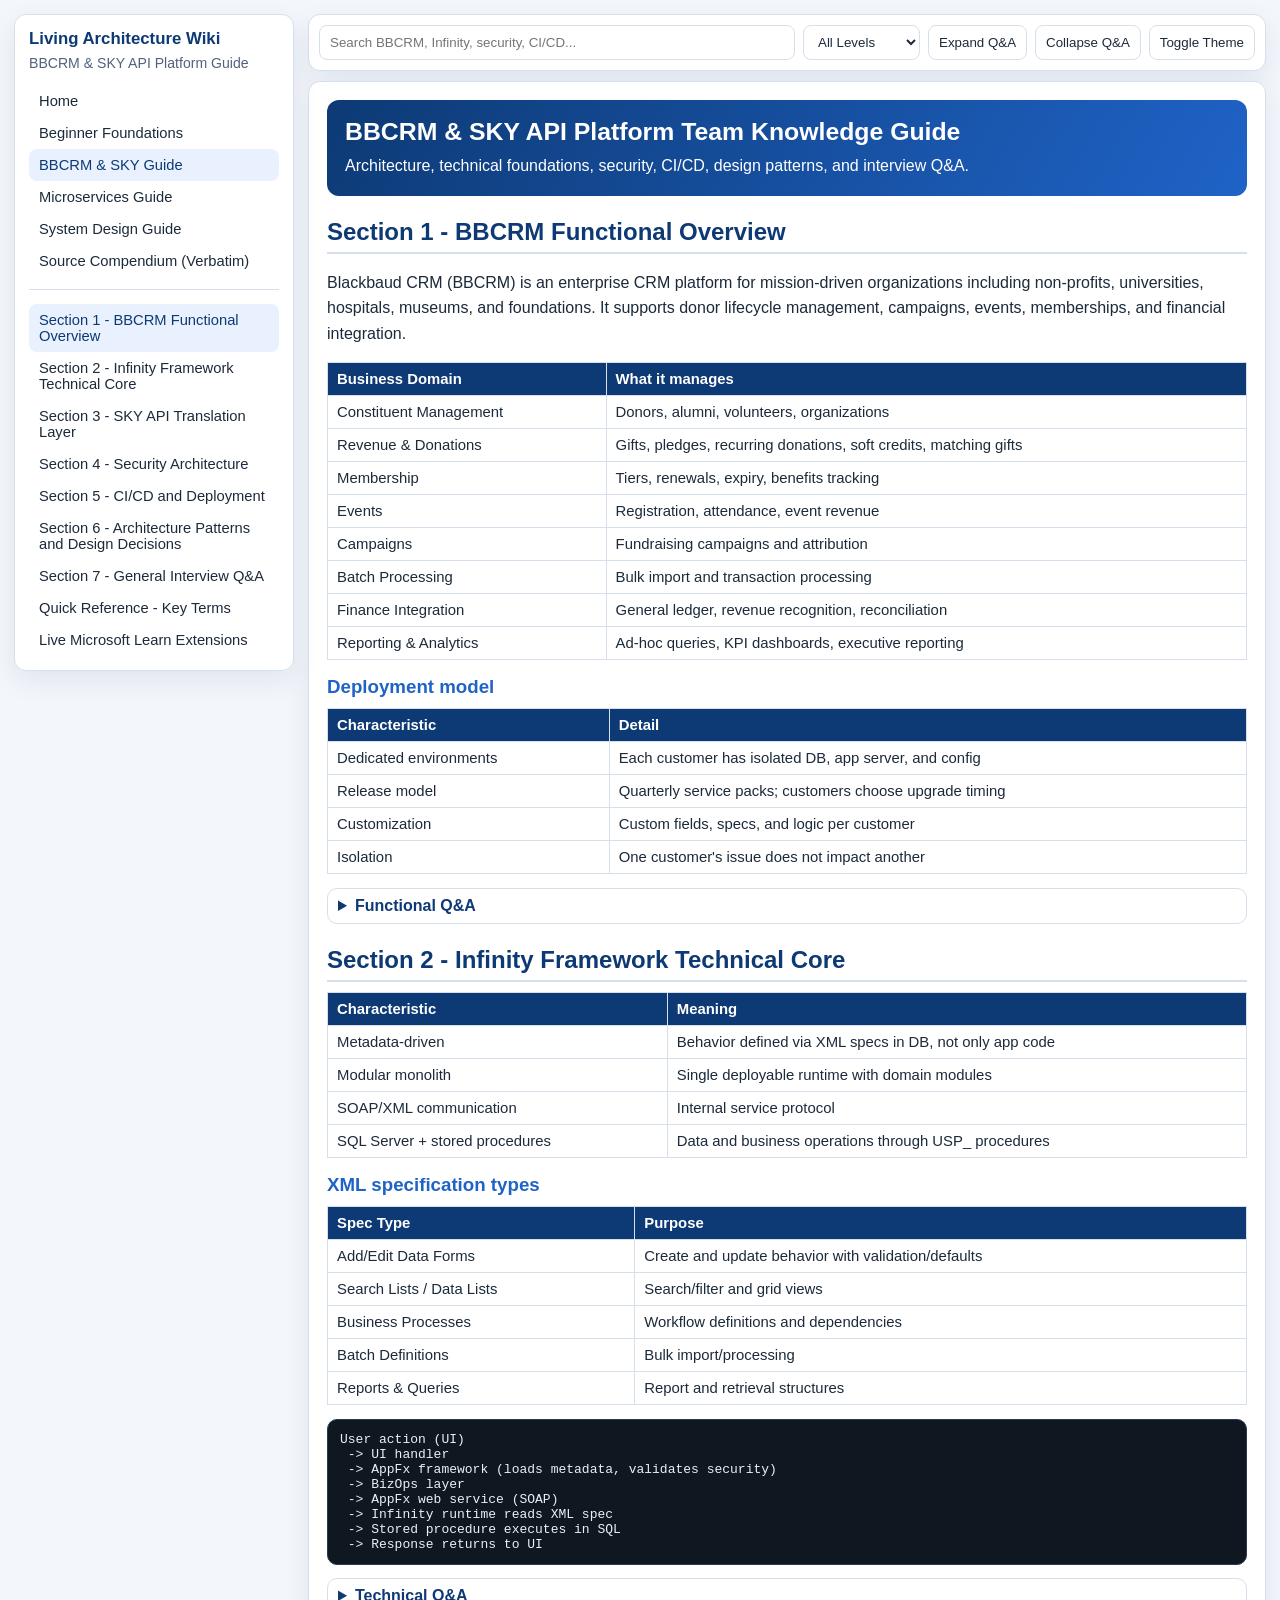
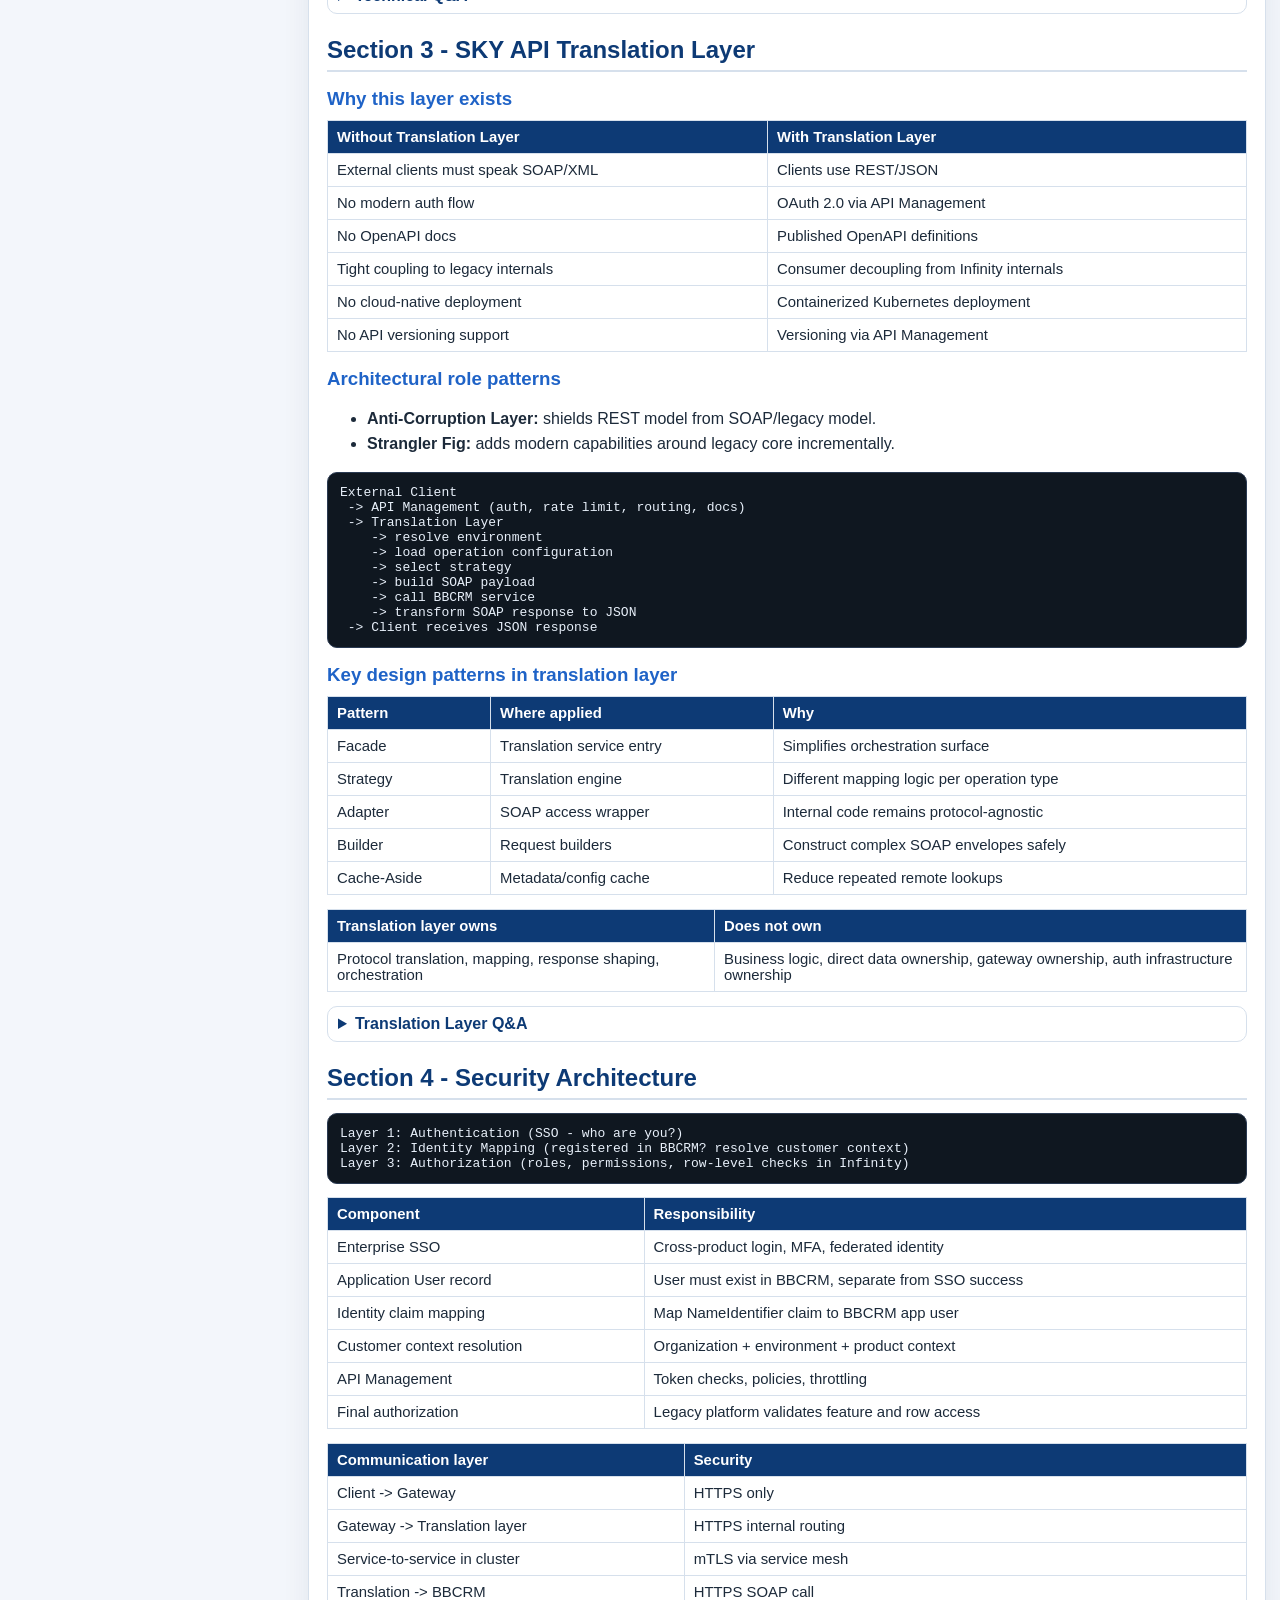
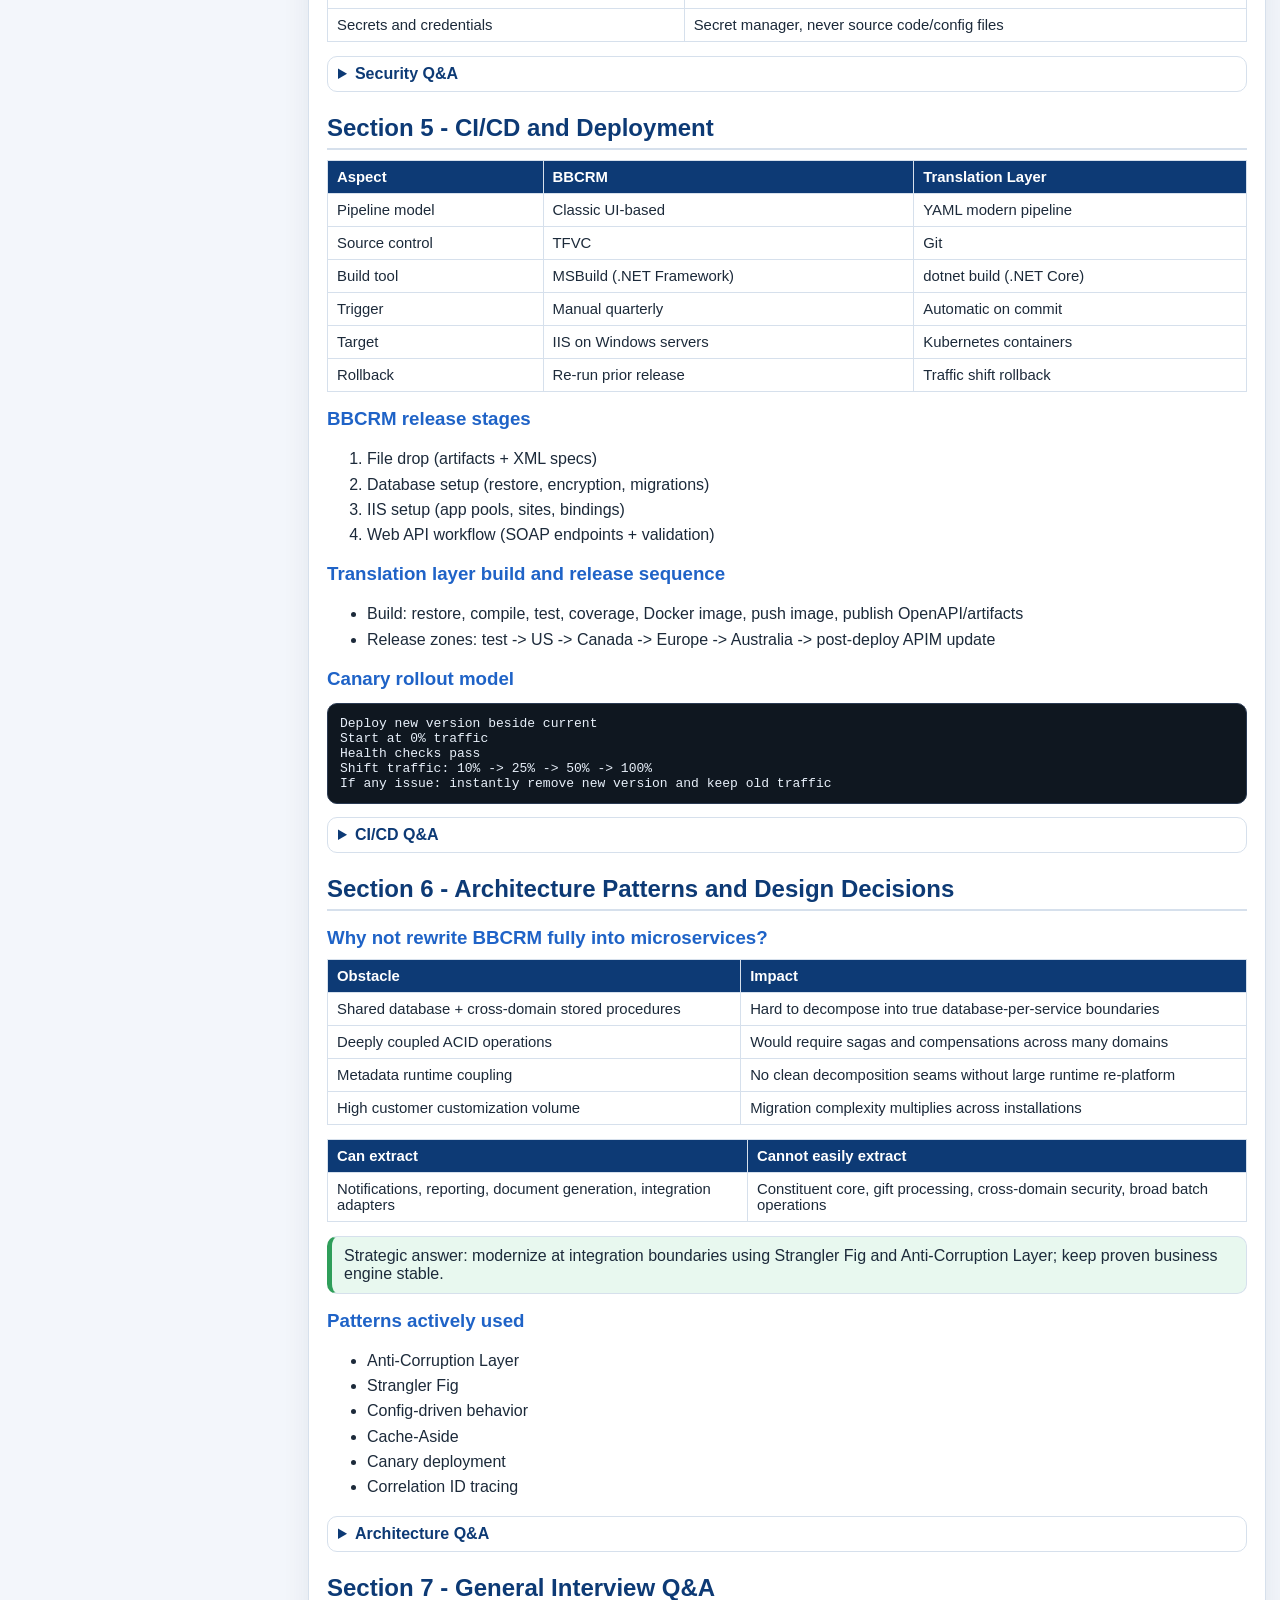
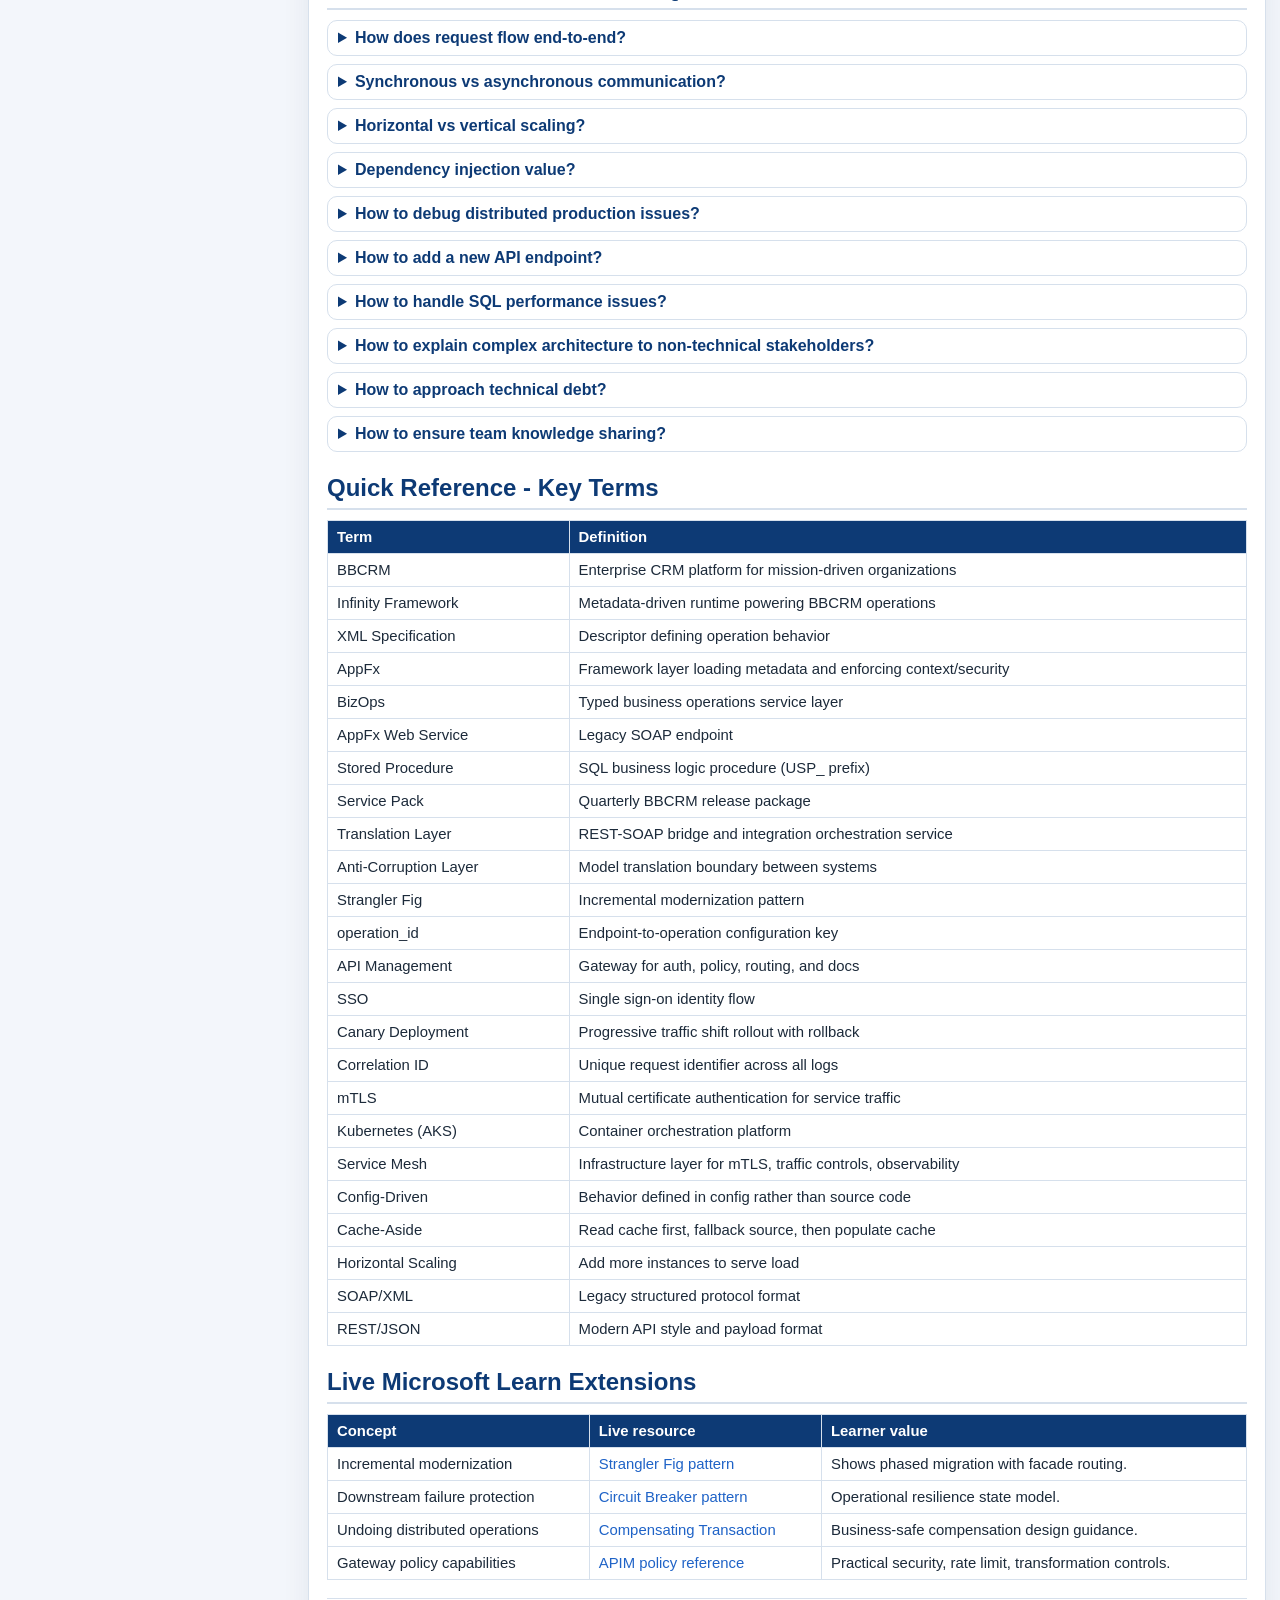
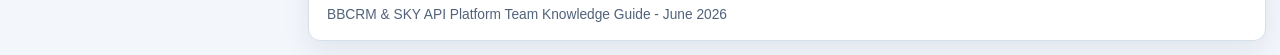
==== bbcrm-guide.html @ 63305f0b "Added files" ====
<!DOCTYPE html>
<html lang="en">
<head>
  <meta charset="UTF-8" />
  <meta name="viewport" content="width=device-width, initial-scale=1.0" />
  <title>BBCRM & SKY API Platform - Team Knowledge Guide</title>
  <link rel="stylesheet" href="styles.css" />
</head>
<body>
  <div class="shell">
    <aside class="sidebar card">
      <div class="brand">Living Architecture Wiki</div>
      <div class="sub">BBCRM & SKY API Platform Guide</div>
      <div class="menu">
        <a href="index.html">Home</a>
        <a href="foundations.html">Beginner Foundations</a>
        <a class="active" href="bbcrm-guide.html">BBCRM & SKY Guide</a>
        <a href="microservices-guide.html">Microservices Guide</a>
        <a href="system-design-guide.html">System Design Guide</a>
        <a href="source-compendium.html">Source Compendium (Verbatim)</a>
      </div>
      <hr style="border:0;border-top:1px solid var(--border); margin: 12px 0;" />
      <nav id="toc" class="menu"></nav>
    </aside>

    <main class="main">
      <section class="toolbar card">
        <input id="search" placeholder="Search BBCRM, Infinity, security, CI/CD..." />
        <select id="level">
          <option value="all">All Levels</option>
          <option value="beginner">Beginner</option>
          <option value="intermediate">Intermediate</option>
          <option value="advanced">Advanced</option>
        </select>
        <button id="expandAll">Expand Q&A</button>
        <button id="collapseAll">Collapse Q&A</button>
        <button id="theme">Toggle Theme</button>
      </section>

      <section class="content card" data-level="beginner intermediate advanced">
        <div class="hero">
          <h1>BBCRM & SKY API Platform Team Knowledge Guide</h1>
          <p>Architecture, technical foundations, security, CI/CD, design patterns, and interview Q&A.</p>
        </div>

        <section data-level="beginner" id="s1-functional">
          <h2>Section 1 - BBCRM Functional Overview</h2>
          <p>
            Blackbaud CRM (BBCRM) is an enterprise CRM platform for mission-driven organizations including non-profits,
            universities, hospitals, museums, and foundations. It supports donor lifecycle management, campaigns, events,
            memberships, and financial integration.
          </p>
          <table>
            <tr><th>Business Domain</th><th>What it manages</th></tr>
            <tr><td>Constituent Management</td><td>Donors, alumni, volunteers, organizations</td></tr>
            <tr><td>Revenue & Donations</td><td>Gifts, pledges, recurring donations, soft credits, matching gifts</td></tr>
            <tr><td>Membership</td><td>Tiers, renewals, expiry, benefits tracking</td></tr>
            <tr><td>Events</td><td>Registration, attendance, event revenue</td></tr>
            <tr><td>Campaigns</td><td>Fundraising campaigns and attribution</td></tr>
            <tr><td>Batch Processing</td><td>Bulk import and transaction processing</td></tr>
            <tr><td>Finance Integration</td><td>General ledger, revenue recognition, reconciliation</td></tr>
            <tr><td>Reporting & Analytics</td><td>Ad-hoc queries, KPI dashboards, executive reporting</td></tr>
          </table>

          <h3>Deployment model</h3>
          <table>
            <tr><th>Characteristic</th><th>Detail</th></tr>
            <tr><td>Dedicated environments</td><td>Each customer has isolated DB, app server, and config</td></tr>
            <tr><td>Release model</td><td>Quarterly service packs; customers choose upgrade timing</td></tr>
            <tr><td>Customization</td><td>Custom fields, specs, and logic per customer</td></tr>
            <tr><td>Isolation</td><td>One customer's issue does not impact another</td></tr>
          </table>

          <details>
            <summary>Functional Q&A</summary>
            <p><strong>What organizations use BBCRM?</strong> Non-profits, universities, hospitals, foundations, and cultural institutions focused on fundraising and constituent engagement.</p>
            <p><strong>Constituent vs Donor?</strong> Constituent is any entity in system. Donor is a constituent who has given financially.</p>
            <p><strong>What is a Service Pack?</strong> Quarterly packaged release with features and fixes, deployed on customer schedule.</p>
          </details>
        </section>

        <section data-level="intermediate advanced" id="s2-infinity">
          <h2>Section 2 - Infinity Framework Technical Core</h2>
          <table>
            <tr><th>Characteristic</th><th>Meaning</th></tr>
            <tr><td>Metadata-driven</td><td>Behavior defined via XML specs in DB, not only app code</td></tr>
            <tr><td>Modular monolith</td><td>Single deployable runtime with domain modules</td></tr>
            <tr><td>SOAP/XML communication</td><td>Internal service protocol</td></tr>
            <tr><td>SQL Server + stored procedures</td><td>Data and business operations through USP_ procedures</td></tr>
          </table>

          <h3>XML specification types</h3>
          <table>
            <tr><th>Spec Type</th><th>Purpose</th></tr>
            <tr><td>Add/Edit Data Forms</td><td>Create and update behavior with validation/defaults</td></tr>
            <tr><td>Search Lists / Data Lists</td><td>Search/filter and grid views</td></tr>
            <tr><td>Business Processes</td><td>Workflow definitions and dependencies</td></tr>
            <tr><td>Batch Definitions</td><td>Bulk import/processing</td></tr>
            <tr><td>Reports & Queries</td><td>Report and retrieval structures</td></tr>
          </table>

<pre>User action (UI)
 -> UI handler
 -> AppFx framework (loads metadata, validates security)
 -> BizOps layer
 -> AppFx web service (SOAP)
 -> Infinity runtime reads XML spec
 -> Stored procedure executes in SQL
 -> Response returns to UI</pre>

          <details>
            <summary>Technical Q&A</summary>
            <p><strong>Metadata-driven architecture?</strong> Engine behavior is driven by XML specs at runtime. You can add forms and workflows via configuration metadata.</p>
            <p><strong>Why stored procedures?</strong> Historical enterprise design choice for transaction control and DB optimization; trade-off is split logic and migration complexity.</p>
            <p><strong>What is BizOps?</strong> Typed business service layer on top of Infinity for operations like constituent creation and donation processing.</p>
          </details>
        </section>

        <section data-level="intermediate advanced" id="s3-translation">
          <h2>Section 3 - SKY API Translation Layer</h2>
          <h3>Why this layer exists</h3>
          <table>
            <tr><th>Without Translation Layer</th><th>With Translation Layer</th></tr>
            <tr><td>External clients must speak SOAP/XML</td><td>Clients use REST/JSON</td></tr>
            <tr><td>No modern auth flow</td><td>OAuth 2.0 via API Management</td></tr>
            <tr><td>No OpenAPI docs</td><td>Published OpenAPI definitions</td></tr>
            <tr><td>Tight coupling to legacy internals</td><td>Consumer decoupling from Infinity internals</td></tr>
            <tr><td>No cloud-native deployment</td><td>Containerized Kubernetes deployment</td></tr>
            <tr><td>No API versioning support</td><td>Versioning via API Management</td></tr>
          </table>

          <h3>Architectural role patterns</h3>
          <ul>
            <li><strong>Anti-Corruption Layer:</strong> shields REST model from SOAP/legacy model.</li>
            <li><strong>Strangler Fig:</strong> adds modern capabilities around legacy core incrementally.</li>
          </ul>

<pre>External Client
 -> API Management (auth, rate limit, routing, docs)
 -> Translation Layer
    -> resolve environment
    -> load operation configuration
    -> select strategy
    -> build SOAP payload
    -> call BBCRM service
    -> transform SOAP response to JSON
 -> Client receives JSON response</pre>

          <h3>Key design patterns in translation layer</h3>
          <table>
            <tr><th>Pattern</th><th>Where applied</th><th>Why</th></tr>
            <tr><td>Facade</td><td>Translation service entry</td><td>Simplifies orchestration surface</td></tr>
            <tr><td>Strategy</td><td>Translation engine</td><td>Different mapping logic per operation type</td></tr>
            <tr><td>Adapter</td><td>SOAP access wrapper</td><td>Internal code remains protocol-agnostic</td></tr>
            <tr><td>Builder</td><td>Request builders</td><td>Construct complex SOAP envelopes safely</td></tr>
            <tr><td>Cache-Aside</td><td>Metadata/config cache</td><td>Reduce repeated remote lookups</td></tr>
          </table>

          <table>
            <tr><th>Translation layer owns</th><th>Does not own</th></tr>
            <tr><td>Protocol translation, mapping, response shaping, orchestration</td><td>Business logic, direct data ownership, gateway ownership, auth infrastructure ownership</td></tr>
          </table>

          <details>
            <summary>Translation Layer Q&A</summary>
            <p><strong>One-sentence definition:</strong> Cloud-native bridge converting REST/JSON requests into SOAP/XML calls and responses.</p>
            <p><strong>Is it a microservice?</strong> Deployed like one, but it is an integration service rather than business-domain owner.</p>
            <p><strong>How does operation routing work?</strong> endpoint -> operation_id -> configuration lookup -> mapping and transformation rules.</p>
            <p><strong>How does PATCH edit work?</strong> GET existing record, merge incoming partial fields, submit complete form expected by legacy model.</p>
          </details>
        </section>

        <section data-level="intermediate advanced" id="s4-security">
          <h2>Section 4 - Security Architecture</h2>
<pre>Layer 1: Authentication (SSO - who are you?)
Layer 2: Identity Mapping (registered in BBCRM? resolve customer context)
Layer 3: Authorization (roles, permissions, row-level checks in Infinity)</pre>

          <table>
            <tr><th>Component</th><th>Responsibility</th></tr>
            <tr><td>Enterprise SSO</td><td>Cross-product login, MFA, federated identity</td></tr>
            <tr><td>Application User record</td><td>User must exist in BBCRM, separate from SSO success</td></tr>
            <tr><td>Identity claim mapping</td><td>Map NameIdentifier claim to BBCRM app user</td></tr>
            <tr><td>Customer context resolution</td><td>Organization + environment + product context</td></tr>
            <tr><td>API Management</td><td>Token checks, policies, throttling</td></tr>
            <tr><td>Final authorization</td><td>Legacy platform validates feature and row access</td></tr>
          </table>

          <table>
            <tr><th>Communication layer</th><th>Security</th></tr>
            <tr><td>Client -> Gateway</td><td>HTTPS only</td></tr>
            <tr><td>Gateway -> Translation layer</td><td>HTTPS internal routing</td></tr>
            <tr><td>Service-to-service in cluster</td><td>mTLS via service mesh</td></tr>
            <tr><td>Translation -> BBCRM</td><td>HTTPS SOAP call</td></tr>
            <tr><td>Secrets and credentials</td><td>Secret manager, never source code/config files</td></tr>
          </table>

          <details>
            <summary>Security Q&A</summary>
            <p><strong>Authentication vs authorization?</strong> Authentication verifies identity; authorization checks permission scope after identity is confirmed.</p>
            <p><strong>Common BBCRM gotcha?</strong> SSO login may pass, but BBCRM access still fails if app-user record/mapping is missing.</p>
            <p><strong>Why mTLS?</strong> Both client and server authenticate each other, reducing impersonation risk in internal network traffic.</p>
          </details>
        </section>

        <section data-level="intermediate advanced" id="s5-cicd">
          <h2>Section 5 - CI/CD and Deployment</h2>
          <table>
            <tr><th>Aspect</th><th>BBCRM</th><th>Translation Layer</th></tr>
            <tr><td>Pipeline model</td><td>Classic UI-based</td><td>YAML modern pipeline</td></tr>
            <tr><td>Source control</td><td>TFVC</td><td>Git</td></tr>
            <tr><td>Build tool</td><td>MSBuild (.NET Framework)</td><td>dotnet build (.NET Core)</td></tr>
            <tr><td>Trigger</td><td>Manual quarterly</td><td>Automatic on commit</td></tr>
            <tr><td>Target</td><td>IIS on Windows servers</td><td>Kubernetes containers</td></tr>
            <tr><td>Rollback</td><td>Re-run prior release</td><td>Traffic shift rollback</td></tr>
          </table>

          <h3>BBCRM release stages</h3>
          <ol>
            <li>File drop (artifacts + XML specs)</li>
            <li>Database setup (restore, encryption, migrations)</li>
            <li>IIS setup (app pools, sites, bindings)</li>
            <li>Web API workflow (SOAP endpoints + validation)</li>
          </ol>

          <h3>Translation layer build and release sequence</h3>
          <ul>
            <li>Build: restore, compile, test, coverage, Docker image, push image, publish OpenAPI/artifacts</li>
            <li>Release zones: test -> US -> Canada -> Europe -> Australia -> post-deploy APIM update</li>
          </ul>

          <h3>Canary rollout model</h3>
<pre>Deploy new version beside current
Start at 0% traffic
Health checks pass
Shift traffic: 10% -> 25% -> 50% -> 100%
If any issue: instantly remove new version and keep old traffic</pre>

          <details>
            <summary>CI/CD Q&A</summary>
            <p><strong>Main model difference?</strong> BBCRM is classic infra-owned quarterly release; translation layer is modern engineering-owned frequent delivery.</p>
            <p><strong>Why canary?</strong> Limits blast radius and enables fast rollback with minimal user impact.</p>
            <p><strong>Why multi-stage Docker build?</strong> Smaller and safer runtime image by separating build and runtime dependencies.</p>
          </details>
        </section>

        <section data-level="advanced" id="s6-architecture">
          <h2>Section 6 - Architecture Patterns and Design Decisions</h2>
          <h3>Why not rewrite BBCRM fully into microservices?</h3>
          <table>
            <tr><th>Obstacle</th><th>Impact</th></tr>
            <tr><td>Shared database + cross-domain stored procedures</td><td>Hard to decompose into true database-per-service boundaries</td></tr>
            <tr><td>Deeply coupled ACID operations</td><td>Would require sagas and compensations across many domains</td></tr>
            <tr><td>Metadata runtime coupling</td><td>No clean decomposition seams without large runtime re-platform</td></tr>
            <tr><td>High customer customization volume</td><td>Migration complexity multiplies across installations</td></tr>
          </table>
          <table>
            <tr><th>Can extract</th><th>Cannot easily extract</th></tr>
            <tr><td>Notifications, reporting, document generation, integration adapters</td><td>Constituent core, gift processing, cross-domain security, broad batch operations</td></tr>
          </table>
          <div class="success">
            Strategic answer: modernize at integration boundaries using Strangler Fig and Anti-Corruption Layer; keep proven business engine stable.
          </div>
          <h3>Patterns actively used</h3>
          <ul>
            <li>Anti-Corruption Layer</li>
            <li>Strangler Fig</li>
            <li>Config-driven behavior</li>
            <li>Cache-Aside</li>
            <li>Canary deployment</li>
            <li>Correlation ID tracing</li>
          </ul>
          <details>
            <summary>Architecture Q&A</summary>
            <p><strong>What is Anti-Corruption Layer?</strong> Translator boundary that prevents legacy model leakage into modern service contracts.</p>
            <p><strong>What is Strangler Fig?</strong> Incremental modernization approach that grows new capabilities around legacy core.</p>
            <p><strong>Why correlation ID?</strong> Enables full end-to-end trace lookup for one request across all services and logs.</p>
          </details>
        </section>

        <section data-level="intermediate advanced" id="s7-interview">
          <h2>Section 7 - General Interview Q&A</h2>
          <details>
            <summary>How does request flow end-to-end?</summary>
            <p>Client -> APIM -> Translation (context + config + mapping) -> BBCRM AppFx -> Infinity + DB -> translated JSON response with correlation trace.</p>
          </details>
          <details>
            <summary>Synchronous vs asynchronous communication?</summary>
            <p>Synchronous waits for immediate response; asynchronous publishes work and continues. APIs often sync; notifications/analytics often async.</p>
          </details>
          <details>
            <summary>Horizontal vs vertical scaling?</summary>
            <p>Vertical adds resources to one node; horizontal adds instances. Translation layer scales horizontally due to stateless design.</p>
          </details>
          <details>
            <summary>Dependency injection value?</summary>
            <p>Externalizes dependencies, improves testability, and supports implementation swapping with minimal code change.</p>
          </details>
          <details>
            <summary>How to debug distributed production issues?</summary>
            <p>Start with correlation ID and inspect layers systematically: auth, context resolution, translation, downstream business operation.</p>
          </details>
          <details>
            <summary>How to add a new API endpoint?</summary>
            <p>Design consumer contract, map operation configuration, implement endpoint, test translation logic and end-to-end behavior.</p>
          </details>
          <details>
            <summary>How to handle SQL performance issues?</summary>
            <p>Determine customer-specific vs systemic issue; use actual execution plans; apply targeted index/query or broader product-safe fixes.</p>
          </details>
          <details>
            <summary>How to explain complex architecture to non-technical stakeholders?</summary>
            <p>Use business impact language, analogies, and explicit risk/cost/time outcomes.</p>
          </details>
          <details>
            <summary>How to approach technical debt?</summary>
            <p>Classify active vs stable debt, prioritize based on impact, and document decisions and rationale transparently.</p>
          </details>
          <details>
            <summary>How to ensure team knowledge sharing?</summary>
            <p>Document why-not-just-what, create layered onboarding material, use code reviews as teaching, and pair engineers on complex areas.</p>
          </details>
        </section>

        <section data-level="beginner intermediate advanced" id="quick-reference">
          <h2>Quick Reference - Key Terms</h2>
          <table>
            <tr><th>Term</th><th>Definition</th></tr>
            <tr><td>BBCRM</td><td>Enterprise CRM platform for mission-driven organizations</td></tr>
            <tr><td>Infinity Framework</td><td>Metadata-driven runtime powering BBCRM operations</td></tr>
            <tr><td>XML Specification</td><td>Descriptor defining operation behavior</td></tr>
            <tr><td>AppFx</td><td>Framework layer loading metadata and enforcing context/security</td></tr>
            <tr><td>BizOps</td><td>Typed business operations service layer</td></tr>
            <tr><td>AppFx Web Service</td><td>Legacy SOAP endpoint</td></tr>
            <tr><td>Stored Procedure</td><td>SQL business logic procedure (USP_ prefix)</td></tr>
            <tr><td>Service Pack</td><td>Quarterly BBCRM release package</td></tr>
            <tr><td>Translation Layer</td><td>REST-SOAP bridge and integration orchestration service</td></tr>
            <tr><td>Anti-Corruption Layer</td><td>Model translation boundary between systems</td></tr>
            <tr><td>Strangler Fig</td><td>Incremental modernization pattern</td></tr>
            <tr><td>operation_id</td><td>Endpoint-to-operation configuration key</td></tr>
            <tr><td>API Management</td><td>Gateway for auth, policy, routing, and docs</td></tr>
            <tr><td>SSO</td><td>Single sign-on identity flow</td></tr>
            <tr><td>Canary Deployment</td><td>Progressive traffic shift rollout with rollback</td></tr>
            <tr><td>Correlation ID</td><td>Unique request identifier across all logs</td></tr>
            <tr><td>mTLS</td><td>Mutual certificate authentication for service traffic</td></tr>
            <tr><td>Kubernetes (AKS)</td><td>Container orchestration platform</td></tr>
            <tr><td>Service Mesh</td><td>Infrastructure layer for mTLS, traffic controls, observability</td></tr>
            <tr><td>Config-Driven</td><td>Behavior defined in config rather than source code</td></tr>
            <tr><td>Cache-Aside</td><td>Read cache first, fallback source, then populate cache</td></tr>
            <tr><td>Horizontal Scaling</td><td>Add more instances to serve load</td></tr>
            <tr><td>SOAP/XML</td><td>Legacy structured protocol format</td></tr>
            <tr><td>REST/JSON</td><td>Modern API style and payload format</td></tr>
          </table>
        </section>

        <section data-level="intermediate advanced" id="bbcrm-live-learn">
          <h2>Live Microsoft Learn Extensions</h2>
          <table>
            <tr><th>Concept</th><th>Live resource</th><th>Learner value</th></tr>
            <tr><td>Incremental modernization</td><td><a target="_blank" rel="noopener" href="https://learn.microsoft.com/en-us/azure/architecture/patterns/strangler-fig">Strangler Fig pattern</a></td><td>Shows phased migration with facade routing.</td></tr>
            <tr><td>Downstream failure protection</td><td><a target="_blank" rel="noopener" href="https://learn.microsoft.com/en-us/azure/architecture/patterns/circuit-breaker">Circuit Breaker pattern</a></td><td>Operational resilience state model.</td></tr>
            <tr><td>Undoing distributed operations</td><td><a target="_blank" rel="noopener" href="https://learn.microsoft.com/en-us/azure/architecture/patterns/compensating-transaction">Compensating Transaction</a></td><td>Business-safe compensation design guidance.</td></tr>
            <tr><td>Gateway policy capabilities</td><td><a target="_blank" rel="noopener" href="https://learn.microsoft.com/en-us/azure/api-management/api-management-policies">APIM policy reference</a></td><td>Practical security, rate limit, transformation controls.</td></tr>
          </table>
        </section>

        <div class="footer">BBCRM & SKY API Platform Team Knowledge Guide - June 2026</div>
      </section>
    </main>
  </div>
  <script src="app.js"></script>
</body>
</html>
---- styles.css ----
:root {
  --bg: #f3f6fb;
  --panel: #ffffff;
  --text: #1c2a3a;
  --muted: #51627a;
  --brand: #0d3a75;
  --brand-2: #1f63c7;
  --border: #d6e0ec;
  --accent: #e9f1ff;
  --ok: #e8f8ef;
  --warn: #fff5df;
  --code: #0f1720;
  --code-text: #e8f0fa;
  --shadow: 0 10px 28px rgba(12, 36, 72, 0.08);
}

body.dark {
  --bg: #0a121f;
  --panel: #101a2b;
  --text: #d8e5f5;
  --muted: #95a9c2;
  --brand: #78adff;
  --brand-2: #9dc1ff;
  --border: #253652;
  --accent: #172842;
  --ok: #122a22;
  --warn: #37290f;
  --code: #050912;
  --code-text: #d8e5f5;
  --shadow: none;
}

* {
  box-sizing: border-box;
}

html,
body {
  margin: 0;
  padding: 0;
  font-family: "Segoe UI", Inter, Arial, sans-serif;
  color: var(--text);
  background: var(--bg);
}

a {
  color: var(--brand-2);
  text-decoration: none;
}

a:hover {
  text-decoration: underline;
}

.shell {
  max-width: 1400px;
  margin: 0 auto;
  padding: 14px;
  display: grid;
  grid-template-columns: 280px 1fr;
  gap: 14px;
}

.card {
  background: var(--panel);
  border: 1px solid var(--border);
  border-radius: 12px;
  box-shadow: var(--shadow);
}

.sidebar {
  position: sticky;
  top: 14px;
  align-self: start;
  max-height: calc(100vh - 28px);
  overflow: auto;
  padding: 14px;
}

.brand {
  font-size: 1.05rem;
  font-weight: 800;
  color: var(--brand);
}

.sub {
  margin-top: 6px;
  color: var(--muted);
  font-size: 0.88rem;
}

.menu {
  margin-top: 14px;
}

.menu a {
  display: block;
  padding: 8px 10px;
  border-radius: 8px;
  color: var(--text);
  font-size: 0.92rem;
}

.menu a:hover,
.menu a.active {
  background: var(--accent);
  color: var(--brand);
  text-decoration: none;
}

.main {
  display: grid;
  gap: 10px;
}

.toolbar {
  padding: 10px;
  display: flex;
  gap: 8px;
  flex-wrap: wrap;
}

.toolbar input,
.toolbar select,
.toolbar button {
  border: 1px solid var(--border);
  border-radius: 8px;
  background: var(--panel);
  color: var(--text);
  padding: 8px 10px;
}

.toolbar input {
  flex: 1 1 280px;
}

.toolbar button {
  cursor: pointer;
}

.content {
  padding: 18px;
}

.hero {
  background: linear-gradient(120deg, var(--brand), var(--brand-2));
  color: #fff;
  border-radius: 12px;
  padding: 18px;
  margin-bottom: 12px;
}

.hero h1 {
  margin: 0 0 8px;
  font-size: 1.55rem;
}

.hero p {
  margin: 0;
  line-height: 1.5;
}

h2 {
  color: var(--brand);
  border-bottom: 2px solid var(--border);
  padding-bottom: 6px;
  margin-top: 22px;
  margin-bottom: 10px;
}

h3 {
  margin-top: 16px;
  margin-bottom: 8px;
  color: var(--brand-2);
}

p,
li {
  line-height: 1.58;
}

table {
  width: 100%;
  border-collapse: collapse;
  margin: 10px 0 14px;
  font-size: 0.93rem;
}

th,
td {
  border: 1px solid var(--border);
  padding: 8px 9px;
  text-align: left;
  vertical-align: top;
}

th {
  background: var(--brand);
  color: #fff;
}

.info,
.success,
.warning {
  border: 1px solid var(--border);
  border-left: 5px solid var(--brand);
  border-radius: 10px;
  background: var(--accent);
  padding: 10px 12px;
  margin: 10px 0;
}

.success {
  border-left-color: #2f9e5a;
  background: var(--ok);
}

.warning {
  border-left-color: #b48200;
  background: var(--warn);
}

details {
  border: 1px solid var(--border);
  border-radius: 10px;
  margin: 8px 0;
  padding: 8px 10px;
}

summary {
  cursor: pointer;
  color: var(--brand);
  font-weight: 600;
}

pre {
  border: 1px solid #2a3a52;
  border-radius: 10px;
  background: var(--code);
  color: var(--code-text);
  padding: 12px;
  overflow: auto;
}

.chip {
  display: inline-block;
  border: 1px solid var(--border);
  border-radius: 999px;
  color: var(--muted);
  font-size: 0.77rem;
  padding: 2px 8px;
  margin-right: 6px;
  margin-top: 6px;
}

.grid-2 {
  display: grid;
  grid-template-columns: 1fr 1fr;
  gap: 10px;
}

.hidden {
  display: none !important;
}

.highlight {
  background: #ffe48a;
  color: #222;
  padding: 0 2px;
  border-radius: 3px;
}

.checklist li {
  margin-bottom: 6px;
}

.footer {
  margin-top: 18px;
  padding-top: 8px;
  border-top: 1px solid var(--border);
  color: var(--muted);
  font-size: 0.86rem;
}

@media (max-width: 1050px) {
  .shell {
    grid-template-columns: 1fr;
  }

  .sidebar {
    position: static;
    max-height: none;
  }

  .grid-2 {
    grid-template-columns: 1fr;
  }
}
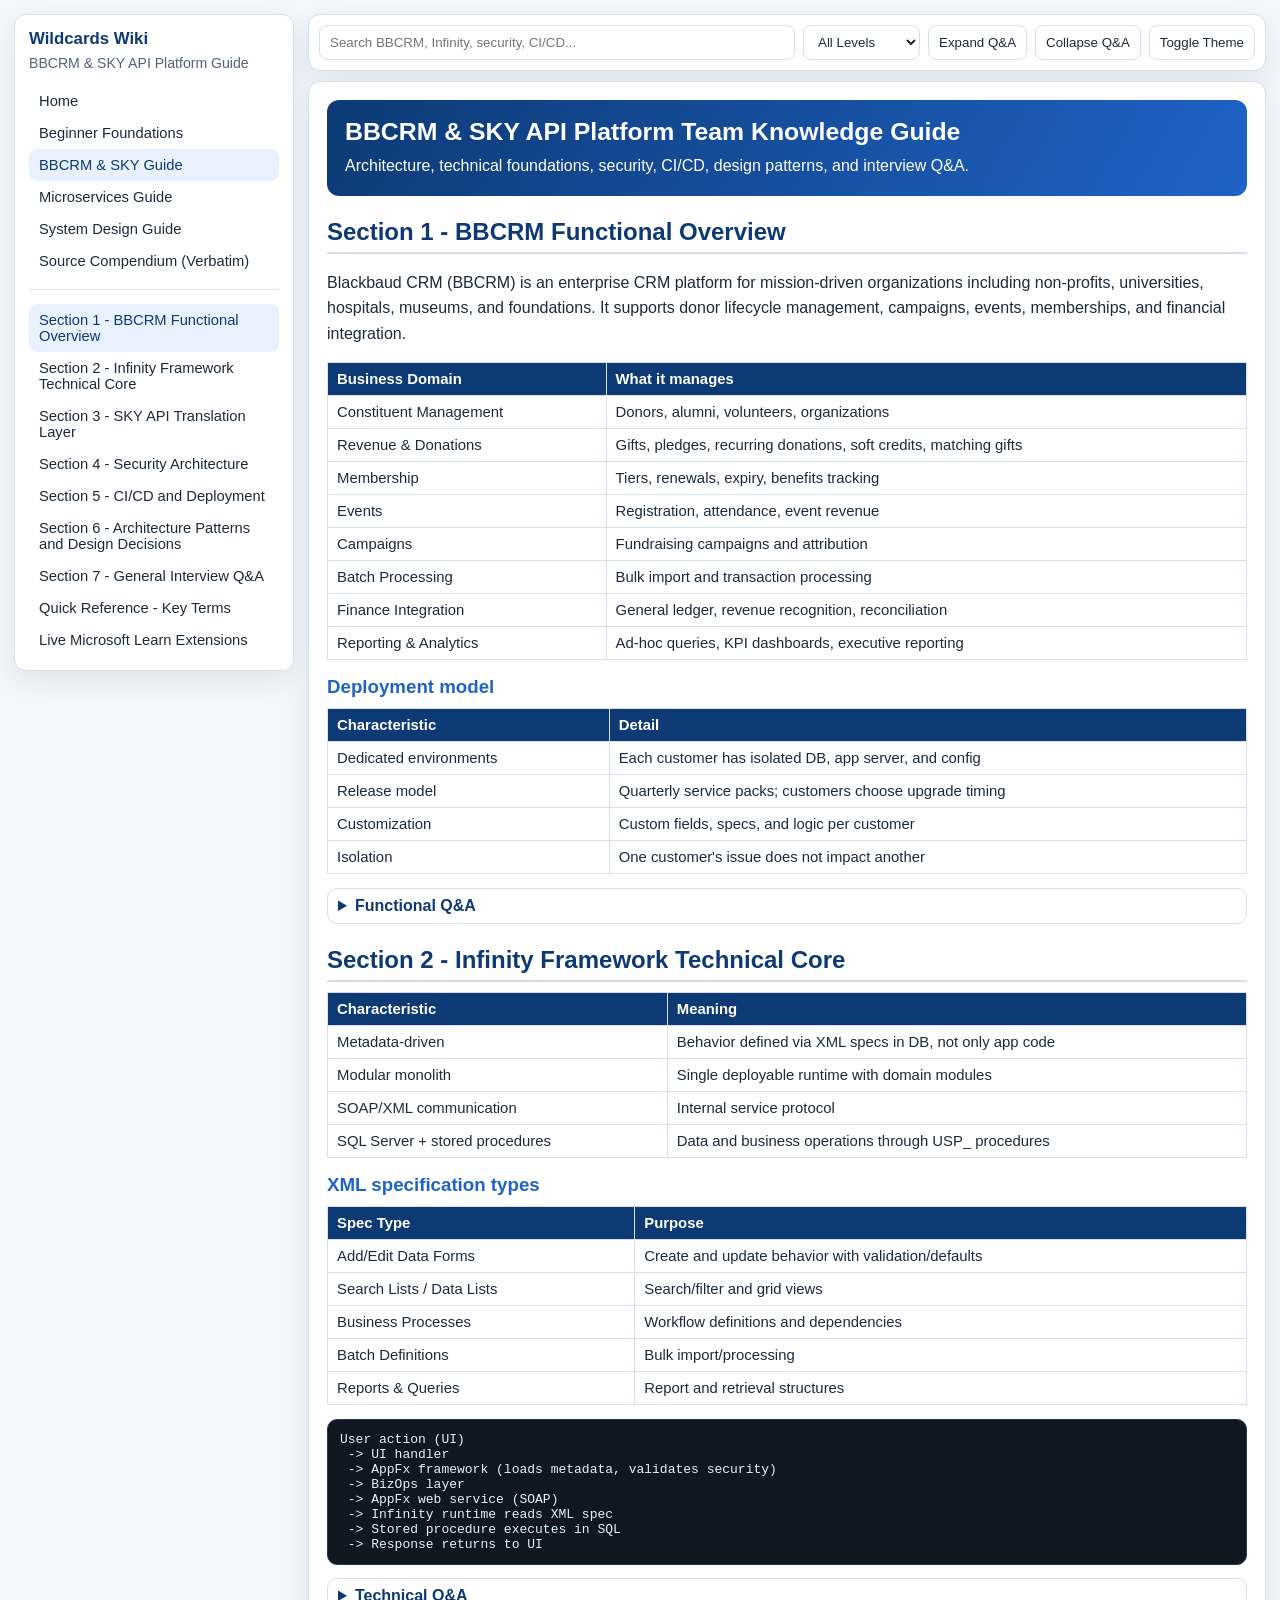
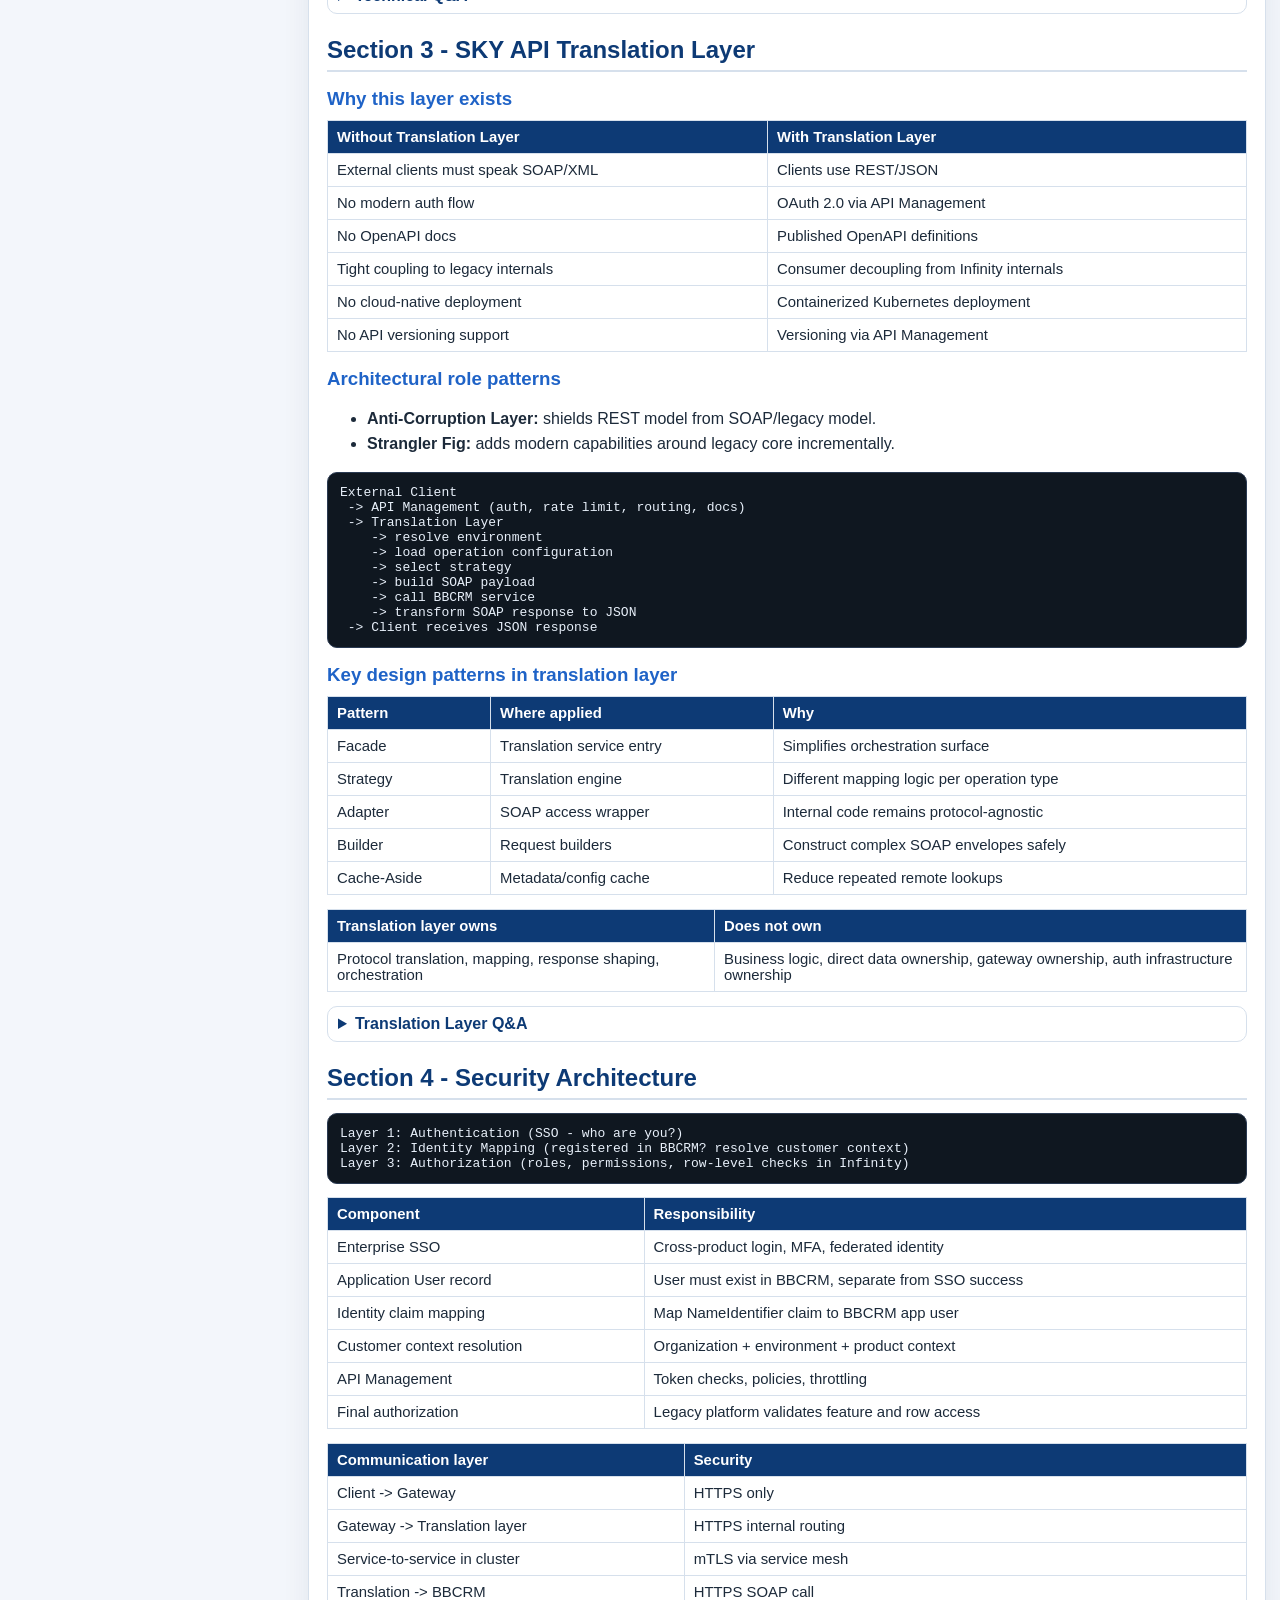
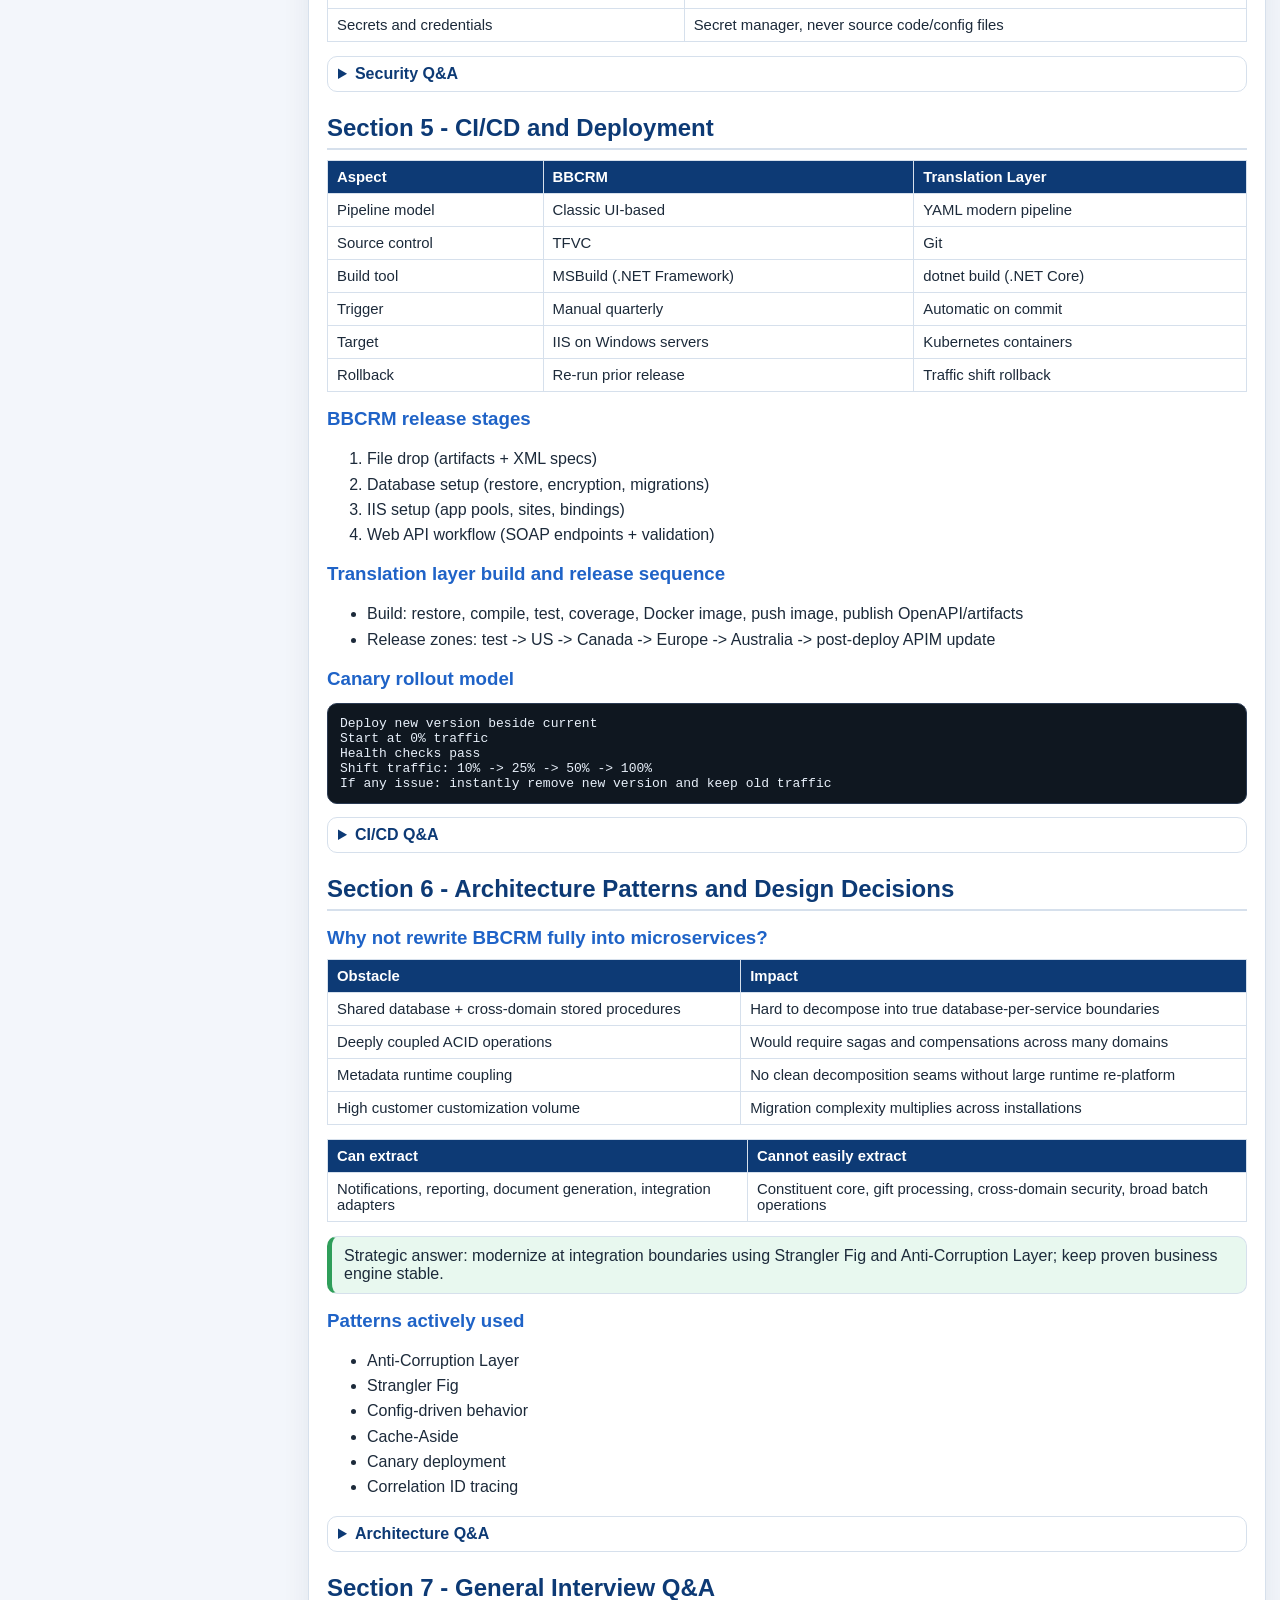
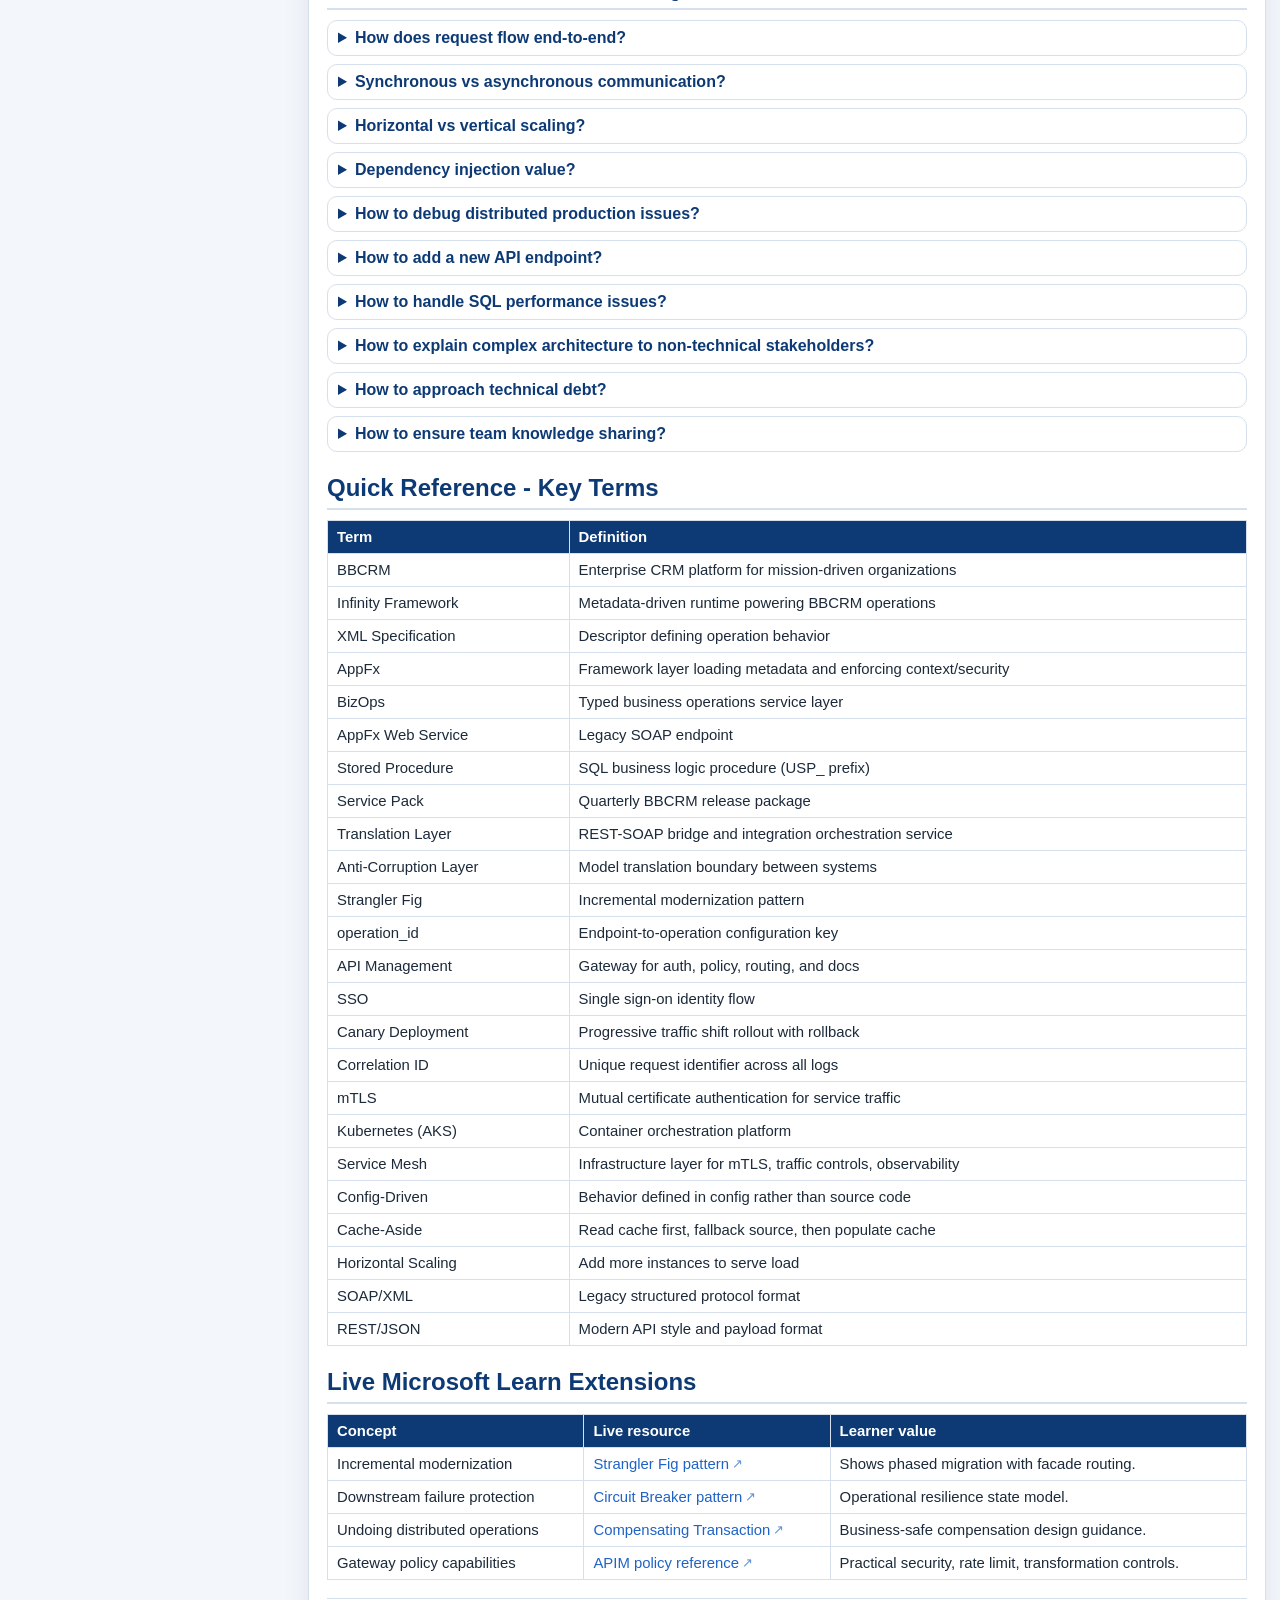
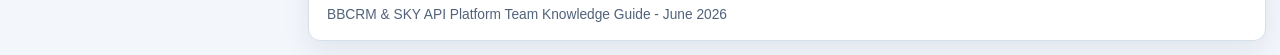
==== commit 501289d4: "Rebrand: 'Living' -> 'Wildcards Wiki' + Add comprehensive documentation suite - Updated all 6 HTML p" ====
--- a/bbcrm-guide.html
+++ b/bbcrm-guide.html
@@ -3,13 +3,13 @@
 <head>
   <meta charset="UTF-8" />
   <meta name="viewport" content="width=device-width, initial-scale=1.0" />
-  <title>BBCRM & SKY API Platform - Team Knowledge Guide</title>
+  <title>BBCRM & SKY API Platform - Team Knowledge Guide - Wildcards Wiki</title>
   <link rel="stylesheet" href="styles.css" />
 </head>
 <body>
   <div class="shell">
     <aside class="sidebar card">
-      <div class="brand">Living Architecture Wiki</div>
+      <div class="brand">Wildcards Wiki</div>
       <div class="sub">BBCRM & SKY API Platform Guide</div>
       <div class="menu">
         <a href="index.html">Home</a>
--- a/styles.css
+++ b/styles.css
@@ -282,6 +282,34 @@
   font-size: 0.86rem;
 }
 
+/* External link indicator for Microsoft Learn */
+a.external-link {
+  position: relative;
+  padding-right: 16px;
+}
+
+a.external-link::after {
+  content: "↗";
+  position: absolute;
+  right: 2px;
+  font-size: 0.85em;
+  opacity: 0.7;
+}
+
+a.external-link:hover::after {
+  opacity: 1;
+}
+
+/* Smooth scroll behavior */
+html {
+  scroll-behavior: smooth;
+}
+
+/* Anchor offset for sticky sidebar (adjust scroll position) */
+main section[id] {
+  scroll-margin-top: 100px;
+}
+
 @media (max-width: 1050px) {
   .shell {
     grid-template-columns: 1fr;
